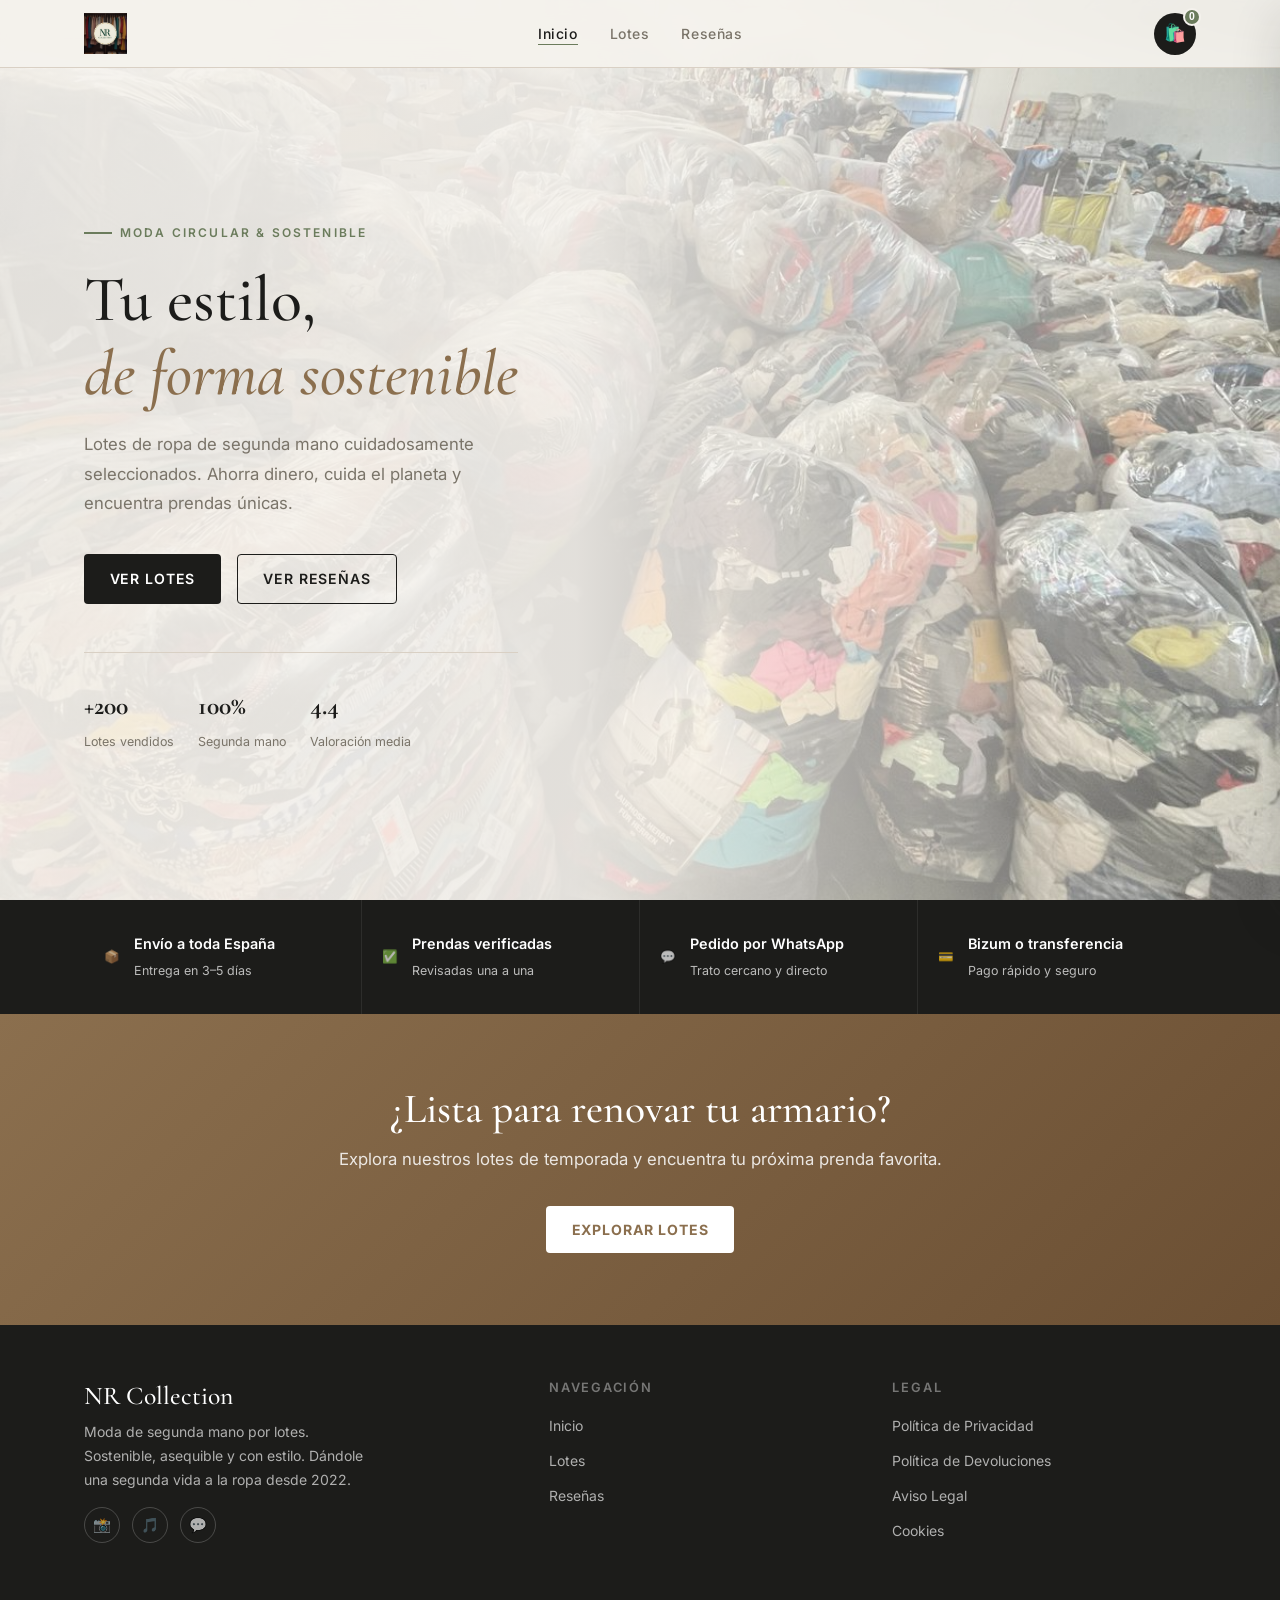
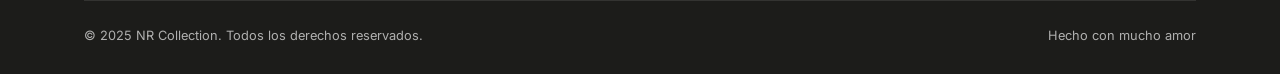
==== index.html @ 61526779 "Add files via upload" ====
<!DOCTYPE html>
<html lang="es">
<head>
  <meta charset="UTF-8" />
  <meta name="viewport" content="width=device-width, initial-scale=1.0"/>
  <title>NR Collection — Moda Circular en Lotes</title>
  <meta name="description" content="Tienda de ropa de segunda mano por lotes. Moda circular, sostenible y asequible."/>
  <link rel="preconnect" href="https://fonts.googleapis.com"/>
  <link rel="preconnect" href="https://fonts.gstatic.com" crossorigin/>
  <link href="https://fonts.googleapis.com/css2?family=Cormorant+Garamond:ital,wght@0,300;0,400;0,500;0,600;1,400&family=Inter:wght@400;500;600;700&display=swap" rel="stylesheet"/>
  <link rel="stylesheet" href="styles.css"/>
  <style>
    .hero {
      min-height: 100dvh;
      display: flex;
      align-items: center;
      position: relative;
      overflow: hidden;
      padding-top: var(--nav-h);
    }
    .hero-bg {
      position: absolute;
      inset: 0;
      background-image: url('./fondo.png');
      background-size: cover;
      background-position: center;
      z-index: 0;
    }
    .hero-bg::after {
      content: '';
      position: absolute;
      inset: 0;
      background: linear-gradient(to right, rgba(245,242,237,.92) 45%, rgba(245,242,237,.3) 100%);
    }
    .hero-content {
      position: relative;
      z-index: 1;
      max-width: 580px;
      padding: 80px 24px;
      margin-left: calc((100vw - 1160px) / 2);
    }
    @media (max-width: 1200px) { .hero-content { margin-left: 24px; } }

    .hero-eyebrow {
      display: inline-flex;
      align-items: center;
      gap: .5rem;
      font-size: .75rem;
      letter-spacing: .18em;
      text-transform: uppercase;
      color: var(--clr-olive);
      font-weight: 600;
      margin-bottom: 1.25rem;
    }
    .hero-eyebrow::before {
      content: '';
      display: block;
      width: 28px; height: 1.5px;
      background: var(--clr-olive);
    }
    .hero h1 { margin-bottom: 1.25rem; color: var(--clr-dark); }
    .hero h1 em { font-style: italic; color: var(--clr-earth); }
    .hero-sub {
      font-size: 1.05rem;
      color: var(--clr-muted);
      max-width: 420px;
      margin-bottom: 2.25rem;
      line-height: 1.75;
    }
    .hero-actions { display: flex; gap: 1rem; flex-wrap: wrap; }
    .hero-badges {
      display: flex;
      gap: 1.5rem;
      margin-top: 3rem;
      padding-top: 2rem;
      border-top: 1px solid var(--clr-border);
      flex-wrap: wrap;
    }
    .hero-badge strong { font-family: var(--ff-head); font-size: 1.6rem; color: var(--clr-dark); display: block; }
    .hero-badge span   { font-size: .78rem; color: var(--clr-muted); }

    .features {
      background: var(--clr-dark);
      color: rgba(255,255,255,.7);
    }
    .features-inner {
      max-width: 1160px;
      margin: 0 auto;
      padding: 0 24px;
      display: grid;
      grid-template-columns: repeat(4,1fr);
    }
    .feature-item {
      padding: 32px 20px;
      display: flex;
      align-items: center;
      gap: .9rem;
      border-right: 1px solid rgba(255,255,255,.08);
    }
    .feature-item:last-child { border-right: none; }
    .feature-icon { font-size: 1.5rem; flex-shrink: 0; }
    .feature-item strong { display: block; font-size: .9rem; color: #fff; font-weight: 600; }
    .feature-item span   { font-size: .78rem; }

    .cta-banner {
      background: linear-gradient(135deg, var(--clr-earth) 0%, #6b4f33 100%);
      color: #fff;
      padding: 72px 0;
      text-align: center;
    }
    .cta-banner h2 { font-size: clamp(1.8rem,3.5vw,2.6rem); margin-bottom: .75rem; }
    .cta-banner p  { font-size: 1.05rem; opacity: .85; margin-bottom: 2rem; }
    .btn-cta-white { background: #fff; color: var(--clr-earth); font-weight: 700; }
    .btn-cta-white:hover { background: var(--clr-bg); }

    @media (max-width: 768px) { .features-inner { grid-template-columns: 1fr 1fr; } }
    @media (max-width: 480px) {
      .features-inner { grid-template-columns: 1fr; }
      .feature-item { border-right: none; border-bottom: 1px solid rgba(255,255,255,.08); }
    }
  </style>
</head>
<body>

  <nav class="nav">
    <div class="nav-inner">
      <a href="index.html" class="nav-logo">
        <img src="./logo.png" alt="NR Collection" onerror="this.style.display='none';this.nextElementSibling.style.display='block'"/>
        <span class="nav-brand" style="display:none">NR Collection</span>
      </a>
      <ul class="nav-links" id="nav-links">
        <li><a href="index.html" class="active">Inicio</a></li>
        <li><a href="lotes.html">Lotes</a></li>
        <li><a href="resenas.html">Reseñas</a></li>
      </ul>
      <div class="nav-actions">
        <button class="cart-btn" onclick="toggleCart()" aria-label="Carrito">
          🛍️<span class="cart-count" id="cart-count">0</span>
        </button>
        <button class="hamburger" id="hamburger" onclick="toggleMobileMenu()">
          <span></span><span></span><span></span>
        </button>
      </div>
    </div>
  </nav>

  <main>
    <section class="hero">
      <div class="hero-bg"></div>
      <div class="hero-content">
        <div class="hero-eyebrow">Moda circular & sostenible</div>
        <h1>Tu estilo,<br><em>de forma sostenible</em></h1>
        <p class="hero-sub">
          Lotes de ropa de segunda mano cuidadosamente seleccionados.
          Ahorra dinero, cuida el planeta y encuentra prendas únicas.
        </p>
        <div class="hero-actions">
          <a href="lotes.html" class="btn btn-primary">Ver Lotes</a>
          <a href="resenas.html" class="btn btn-secondary">Ver Reseñas</a>
        </div>
        <div class="hero-badges">
          <div class="hero-badge"><strong>+200</strong><span>Lotes vendidos</span></div>
          <div class="hero-badge"><strong>100%</strong><span>Segunda mano</span></div>
          <div class="hero-badge"><strong>4.4</strong><span>Valoración media</span></div>
        </div>
      </div>
    </section>

    <section class="features">
      <div class="features-inner">
        <div class="feature-item">
          <span class="feature-icon">📦</span>
          <div><strong>Envío a toda España</strong><span>Entrega en 3–5 días</span></div>
        </div>
        <div class="feature-item">
          <span class="feature-icon">✅</span>
          <div><strong>Prendas verificadas</strong><span>Revisadas una a una</span></div>
        </div>
        <div class="feature-item">
          <span class="feature-icon">💬</span>
          <div><strong>Pedido por WhatsApp</strong><span>Trato cercano y directo</span></div>
        </div>
        <div class="feature-item">
          <span class="feature-icon">💳</span>
          <div><strong>Bizum o transferencia</strong><span>Pago rápido y seguro</span></div>
        </div>
      </div>
    </section>

    <section class="cta-banner">
      <div class="section-inner">
        <h2>¿Lista para renovar tu armario?</h2>
        <p>Explora nuestros lotes de temporada y encuentra tu próxima prenda favorita.</p>
        <a href="lotes.html" class="btn btn-cta-white btn">Explorar Lotes</a>
      </div>
    </section>
  </main>

  <footer class="footer">
    <div class="footer-inner">
      <div class="footer-grid">
        <div class="footer-brand">
          <h3>NR Collection</h3>
          <p>Moda de segunda mano por lotes. Sostenible, asequible y con estilo. Dándole una segunda vida a la ropa desde 2022.</p>
          <div class="footer-social">
            <a href="#" aria-label="Instagram">📸</a>
            <a href="#" aria-label="TikTok">🎵</a>
            <a href="#" aria-label="WhatsApp">💬</a>
          </div>
        </div>
        <div class="footer-col">
          <h4>Navegación</h4>
          <ul>
            <li><a href="index.html">Inicio</a></li>
            <li><a href="lotes.html">Lotes</a></li>
            <li><a href="resenas.html">Reseñas</a></li>
          </ul>
        </div>
        <div class="footer-col">
          <h4>Legal</h4>
          <ul>
            <li><a href="#">Política de Privacidad</a></li>
            <li><a href="#">Política de Devoluciones</a></li>
            <li><a href="#">Aviso Legal</a></li>
            <li><a href="#">Cookies</a></li>
          </ul>
        </div>
      </div>
      <div class="footer-bottom">
        <span>© 2025 NR Collection. Todos los derechos reservados.</span>
        <span>Hecho con mucho amor</span>
      </div>
    </div>
  </footer>

  <div class="cart-overlay" id="cart-overlay"></div>
  <aside class="cart-sidebar" id="cart-sidebar">
    <div class="cart-header">
      <h3>Tu Cesta</h3>
      <button class="cart-close" onclick="closeCart()">✕</button>
    </div>
    <div class="cart-items" id="cart-items"></div>
    <div class="cart-footer">
      <div class="cart-total-row">
        <span>Total</span>
        <span id="cart-total-amount">0.00 €</span>
      </div>
      <button class="btn btn-whatsapp" onclick="sendToWhatsApp()">Pedir por WhatsApp</button>
    </div>
  </aside>

  <script src="cart.js"></script>
</body>
</html>
---- styles.css ----
/* =============================================
   NR COLLECTION — styles.css
   Paleta: beige, tierra, blanco, negro, oliva
   ============================================= */

/* --- RESET & BASE --- */
*, *::before, *::after { box-sizing: border-box; margin: 0; padding: 0; }

:root {
  --clr-bg:        #F5F2ED;
  --clr-white:     #FFFFFF;
  --clr-beige:     #E8E0D5;
  --clr-sand:      #C9B99A;
  --clr-earth:     #8B6F4E;
  --clr-dark:      #1C1C1A;
  --clr-olive:     #6B7C5C;
  --clr-olive-lt:  #8FA07A;
  --clr-muted:     #7A7469;
  --clr-border:    #D9D0C4;

  --ff-head: 'Cormorant Garamond', Georgia, serif;
  --ff-body: 'Inter', system-ui, sans-serif;

  --radius-sm: 4px;
  --radius-md: 10px;
  --radius-lg: 18px;

  --shadow-sm: 0 2px 8px rgba(28,28,26,.07);
  --shadow-md: 0 6px 24px rgba(28,28,26,.10);
  --shadow-lg: 0 16px 48px rgba(28,28,26,.14);

  --nav-h: 68px;
  --transition: .25s ease;
}

html { scroll-behavior: smooth; font-size: 16px; }

body {
  font-family: var(--ff-body);
  background: var(--clr-bg);
  color: var(--clr-dark);
  line-height: 1.65;
  -webkit-font-smoothing: antialiased;
}

img { display: block; max-width: 100%; }
a  { text-decoration: none; color: inherit; }
ul { list-style: none; }

/* --- TIPOGRAFÍA --- */
h1,h2,h3,h4 { font-family: var(--ff-head); font-weight: 500; line-height: 1.15; }
h1 { font-size: clamp(2.4rem, 5vw, 4rem); }
h2 { font-size: clamp(1.8rem, 3.5vw, 2.8rem); }
h3 { font-size: 1.35rem; }

/* --- BOTONES --- */
.btn {
  display: inline-flex;
  align-items: center;
  gap: .5rem;
  padding: .75rem 1.6rem;
  border: none;
  border-radius: var(--radius-sm);
  font-family: var(--ff-body);
  font-size: .88rem;
  font-weight: 600;
  letter-spacing: .06em;
  text-transform: uppercase;
  cursor: pointer;
  transition: var(--transition);
}
.btn-primary {
  background: var(--clr-dark);
  color: var(--clr-white);
}
.btn-primary:hover { background: var(--clr-earth); transform: translateY(-1px); }

.btn-secondary {
  background: transparent;
  color: var(--clr-dark);
  border: 1.5px solid var(--clr-dark);
}
.btn-secondary:hover { background: var(--clr-dark); color: var(--clr-white); }

.btn-olive {
  background: var(--clr-olive);
  color: var(--clr-white);
}
.btn-olive:hover { background: var(--clr-olive-lt); transform: translateY(-1px); }

.btn-whatsapp {
  background: #25D366;
  color: #fff;
  width: 100%;
  justify-content: center;
  font-size: 1rem;
  padding: 1rem;
  border-radius: var(--radius-md);
}
.btn-whatsapp:hover { background: #1ebe5d; }

/* --- SECCIÓN GENÉRICA --- */
.section {
  padding: 80px 0;
}
.section-inner {
  max-width: 1160px;
  margin: 0 auto;
  padding: 0 24px;
}
.section-label {
  display: inline-block;
  font-family: var(--ff-body);
  font-size: .75rem;
  letter-spacing: .2em;
  text-transform: uppercase;
  color: var(--clr-olive);
  margin-bottom: .75rem;
}
.section-title {
  margin-bottom: 1rem;
}
.section-sub {
  color: var(--clr-muted);
  max-width: 520px;
}

/* =============================================
   NAVEGACIÓN
   ============================================= */
.nav {
  position: fixed;
  top: 0; left: 0; right: 0;
  height: var(--nav-h);
  background: rgba(245,242,237,.92);
  backdrop-filter: blur(12px);
  -webkit-backdrop-filter: blur(12px);
  border-bottom: 1px solid var(--clr-border);
  z-index: 900;
  display: flex;
  align-items: center;
}
.nav-inner {
  max-width: 1160px;
  margin: 0 auto;
  padding: 0 24px;
  width: 100%;
  display: flex;
  align-items: center;
  justify-content: space-between;
}
.nav-logo img {
  height: 42px;
  width: auto;
  object-fit: contain;
}
.nav-logo .nav-brand {
  font-family: var(--ff-head);
  font-size: 1.55rem;
  letter-spacing: .04em;
  color: var(--clr-dark);
}
.nav-links {
  display: flex;
  gap: 2rem;
}
.nav-links a {
  font-size: .875rem;
  font-weight: 500;
  letter-spacing: .04em;
  color: var(--clr-muted);
  position: relative;
  transition: color var(--transition);
}
.nav-links a::after {
  content: '';
  position: absolute;
  bottom: -3px; left: 0;
  width: 0; height: 1.5px;
  background: var(--clr-olive);
  transition: width var(--transition);
}
.nav-links a:hover,
.nav-links a.active { color: var(--clr-dark); }
.nav-links a:hover::after,
.nav-links a.active::after { width: 100%; }

.nav-actions {
  display: flex;
  align-items: center;
  gap: 1rem;
}
.cart-btn {
  position: relative;
  background: var(--clr-dark);
  color: var(--clr-white);
  border: none;
  border-radius: 50%;
  width: 42px; height: 42px;
  display: flex; align-items: center; justify-content: center;
  cursor: pointer;
  font-size: 1.1rem;
  transition: background var(--transition);
}
.cart-btn:hover { background: var(--clr-earth); }
.cart-count {
  position: absolute;
  top: -5px; right: -5px;
  background: var(--clr-olive);
  color: #fff;
  font-size: .65rem;
  font-weight: 700;
  width: 18px; height: 18px;
  border-radius: 50%;
  display: flex; align-items: center; justify-content: center;
  border: 2px solid var(--clr-bg);
}

/* Hamburger */
.hamburger {
  display: none;
  flex-direction: column;
  gap: 5px;
  background: none;
  border: none;
  cursor: pointer;
  padding: 4px;
}
.hamburger span {
  display: block;
  width: 22px; height: 2px;
  background: var(--clr-dark);
  border-radius: 2px;
  transition: var(--transition);
}
.hamburger.open span:nth-child(1) { transform: translateY(7px) rotate(45deg); }
.hamburger.open span:nth-child(2) { opacity: 0; }
.hamburger.open span:nth-child(3) { transform: translateY(-7px) rotate(-45deg); }

/* Mobile nav */
@media (max-width: 768px) {
  .hamburger { display: flex; }
  .nav-links {
    position: fixed;
    top: var(--nav-h); left: 0; right: 0;
    background: var(--clr-white);
    flex-direction: column;
    gap: 0;
    padding: 0;
    max-height: 0;
    overflow: hidden;
    transition: max-height .35s ease, padding .35s ease;
    border-bottom: 1px solid var(--clr-border);
    box-shadow: var(--shadow-md);
  }
  .nav-links.open {
    max-height: 320px;
    padding: 12px 0;
  }
  .nav-links a {
    display: block;
    padding: 12px 28px;
    font-size: 1rem;
  }
  .nav-links a::after { display: none; }
}

/* =============================================
   CART SIDEBAR
   ============================================= */
.cart-overlay {
  position: fixed;
  inset: 0;
  background: rgba(28,28,26,.45);
  z-index: 950;
  opacity: 0;
  pointer-events: none;
  transition: opacity var(--transition);
}
.cart-overlay.show { opacity: 1; pointer-events: all; }

.cart-sidebar {
  position: fixed;
  top: 0; right: -420px;
  width: min(420px, 100vw);
  height: 100dvh;
  background: var(--clr-white);
  z-index: 1000;
  display: flex;
  flex-direction: column;
  transition: right .35s cubic-bezier(.4,0,.2,1);
  box-shadow: var(--shadow-lg);
}
.cart-sidebar.open { right: 0; }

.cart-header {
  display: flex;
  align-items: center;
  justify-content: space-between;
  padding: 1.5rem 1.5rem 1rem;
  border-bottom: 1px solid var(--clr-border);
}
.cart-header h3 {
  font-family: var(--ff-head);
  font-size: 1.5rem;
  font-weight: 600;
}
.cart-close {
  background: none;
  border: none;
  font-size: 1.4rem;
  cursor: pointer;
  color: var(--clr-muted);
  line-height: 1;
  padding: 4px;
  border-radius: var(--radius-sm);
  transition: color var(--transition);
}
.cart-close:hover { color: var(--clr-dark); }

.cart-items {
  flex: 1;
  overflow-y: auto;
  padding: 1rem 1.5rem;
}
.cart-item {
  display: flex;
  align-items: center;
  gap: 1rem;
  padding: 1rem 0;
  border-bottom: 1px solid var(--clr-border);
}
.cart-item:last-child { border-bottom: none; }
.cart-item-img {
  width: 64px; height: 64px;
  border-radius: var(--radius-sm);
  object-fit: cover;
  background: var(--clr-beige);
  flex-shrink: 0;
}
.cart-item-info { flex: 1; }
.cart-item-info h4 {
  font-family: var(--ff-head);
  font-size: 1.05rem;
  font-weight: 500;
}
.cart-item-info .item-size {
  font-size: .8rem;
  color: var(--clr-muted);
  margin-top: .15rem;
}
.cart-item-price {
  font-weight: 700;
  font-size: .95rem;
  white-space: nowrap;
}
.qty-controls {
  display: flex;
  align-items: center;
  gap: .4rem;
  margin-top: .5rem;
}
.qty-controls button {
  width: 24px; height: 24px;
  border: 1.5px solid var(--clr-border);
  background: none;
  border-radius: 50%;
  font-size: .85rem;
  cursor: pointer;
  display: flex; align-items: center; justify-content: center;
  transition: var(--transition);
}
.qty-controls button:hover { background: var(--clr-dark); color: #fff; border-color: var(--clr-dark); }
.qty-controls span { font-size: .9rem; font-weight: 600; min-width: 18px; text-align: center; }

.cart-empty-msg {
  text-align: center;
  color: var(--clr-muted);
  margin-top: 3rem;
  font-size: .95rem;
}
.cart-empty-msg .empty-icon { font-size: 2.5rem; margin-bottom: .75rem; }

.cart-footer {
  padding: 1rem 1.5rem 1.5rem;
  border-top: 1px solid var(--clr-border);
}
.cart-total-row {
  display: flex;
  justify-content: space-between;
  align-items: center;
  font-size: 1.05rem;
  font-weight: 700;
  margin-bottom: 1rem;
}

/* Cart bounce animation */
@keyframes cartBounce {
  0%   { transform: scale(1); }
  30%  { transform: scale(1.28); }
  60%  { transform: scale(.9); }
  100% { transform: scale(1); }
}
.cart-bounce { animation: cartBounce .4s ease; }

/* =============================================
   FOOTER
   ============================================= */
.footer {
  background: var(--clr-dark);
  color: rgba(255,255,255,.65);
  padding: 56px 0 28px;
}
.footer-inner {
  max-width: 1160px;
  margin: 0 auto;
  padding: 0 24px;
}
.footer-grid {
  display: grid;
  grid-template-columns: 1.4fr 1fr 1fr;
  gap: 2.5rem;
  margin-bottom: 3rem;
}
.footer-brand h3 {
  font-family: var(--ff-head);
  font-size: 1.6rem;
  color: #fff;
  margin-bottom: .6rem;
}
.footer-brand p { font-size: .875rem; line-height: 1.7; max-width: 280px; }

.footer-col h4 {
  font-size: .8rem;
  letter-spacing: .14em;
  text-transform: uppercase;
  color: rgba(255,255,255,.4);
  margin-bottom: 1rem;
  font-family: var(--ff-body);
  font-weight: 600;
}
.footer-col ul li { margin-bottom: .55rem; }
.footer-col a {
  font-size: .875rem;
  transition: color var(--transition);
}
.footer-col a:hover { color: #fff; }

.footer-social {
  display: flex;
  gap: .75rem;
  margin-top: 1rem;
}
.footer-social a {
  width: 36px; height: 36px;
  border-radius: 50%;
  border: 1px solid rgba(255,255,255,.2);
  display: flex; align-items: center; justify-content: center;
  font-size: .9rem;
  transition: var(--transition);
}
.footer-social a:hover {
  background: var(--clr-olive);
  border-color: var(--clr-olive);
  color: #fff;
}

.footer-bottom {
  padding-top: 1.5rem;
  border-top: 1px solid rgba(255,255,255,.1);
  display: flex;
  align-items: center;
  justify-content: space-between;
  flex-wrap: wrap;
  gap: .5rem;
  font-size: .8rem;
}
.footer-bottom a:hover { color: #fff; }

@media (max-width: 768px) {
  .footer-grid {
    grid-template-columns: 1fr 1fr;
  }
  .footer-brand { grid-column: 1/-1; }
}
@media (max-width: 480px) {
  .footer-grid { grid-template-columns: 1fr; }
}

/* =============================================
   PÁGINA ACTIVA EN NAV
   ============================================= */
.page-offset { padding-top: var(--nav-h); }
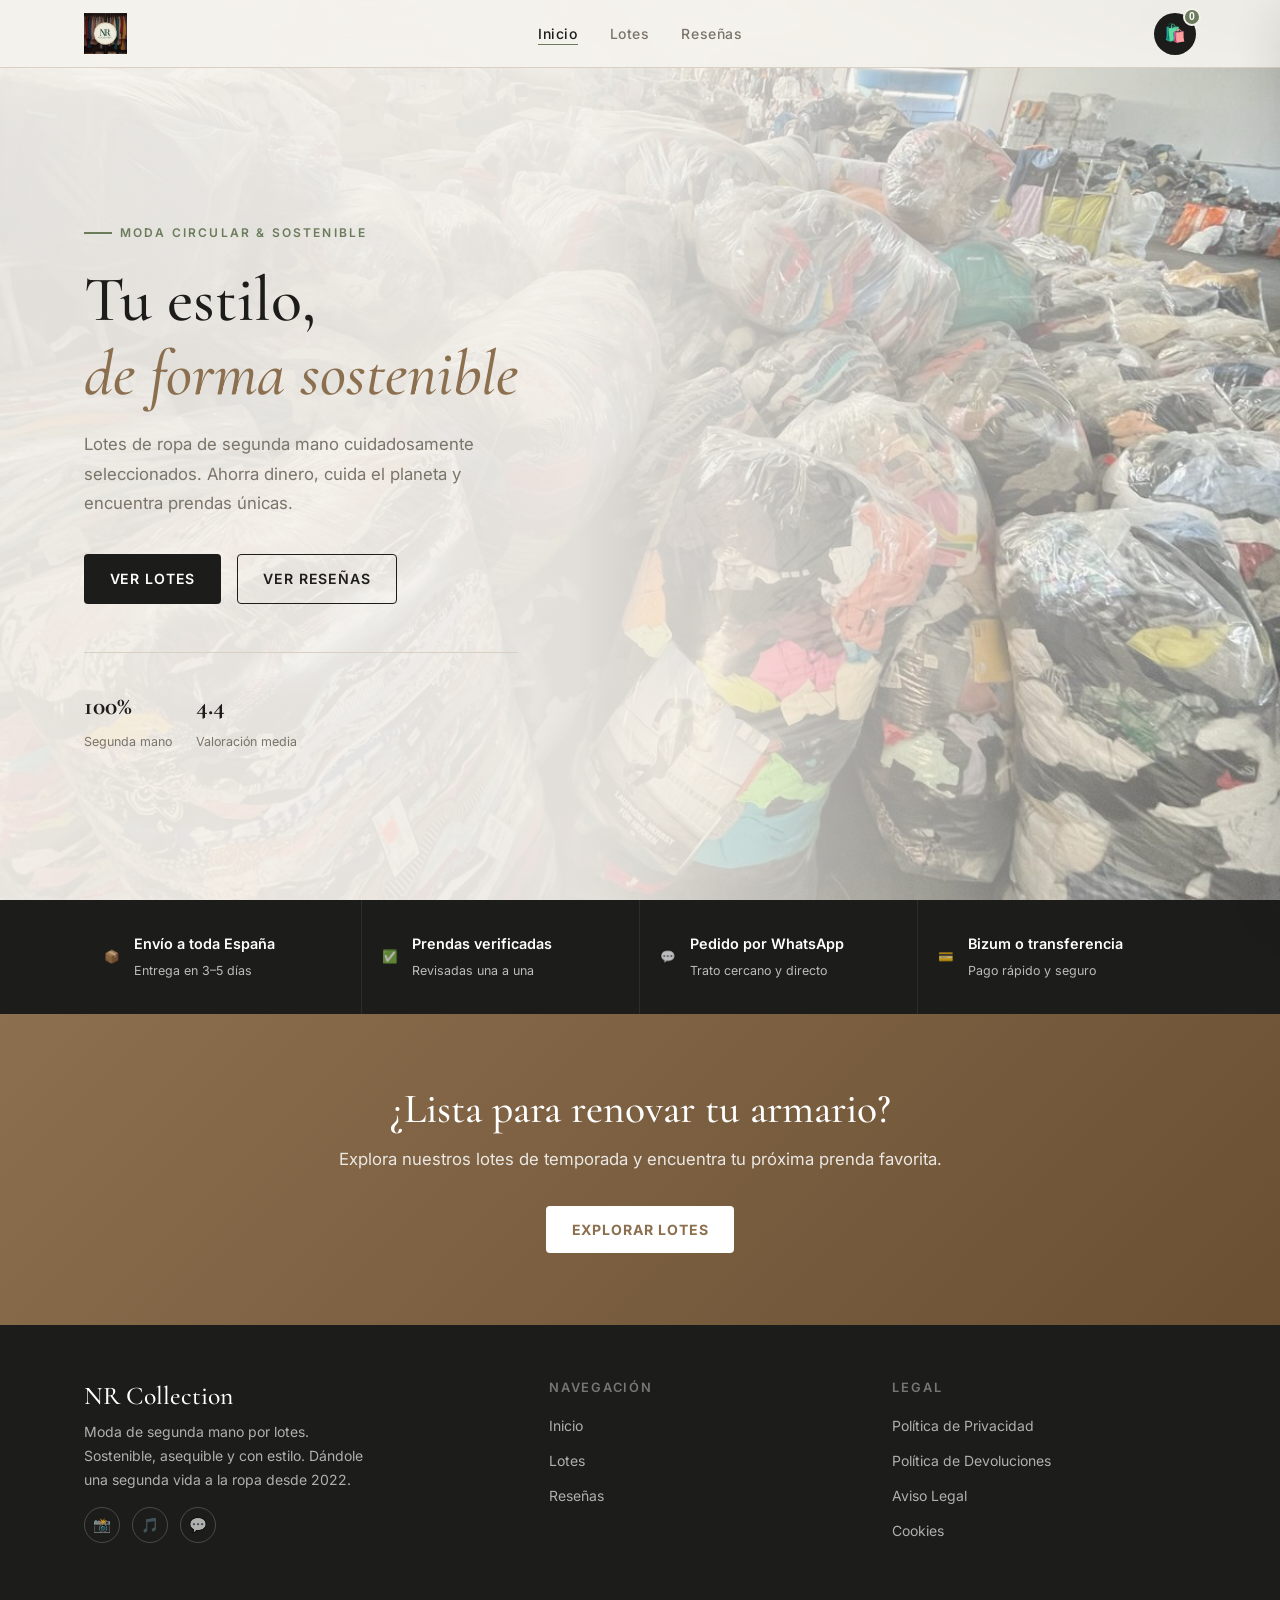
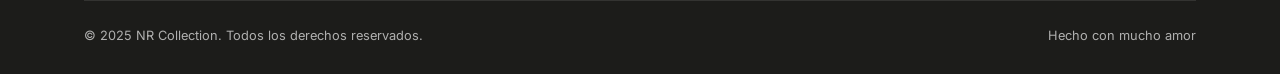
==== commit 8854e950: "cambios" ====
--- a/index.html
+++ b/index.html
@@ -159,7 +159,6 @@
           <a href="resenas.html" class="btn btn-secondary">Ver Reseñas</a>
         </div>
         <div class="hero-badges">
-          <div class="hero-badge"><strong>+200</strong><span>Lotes vendidos</span></div>
           <div class="hero-badge"><strong>100%</strong><span>Segunda mano</span></div>
           <div class="hero-badge"><strong>4.4</strong><span>Valoración media</span></div>
         </div>
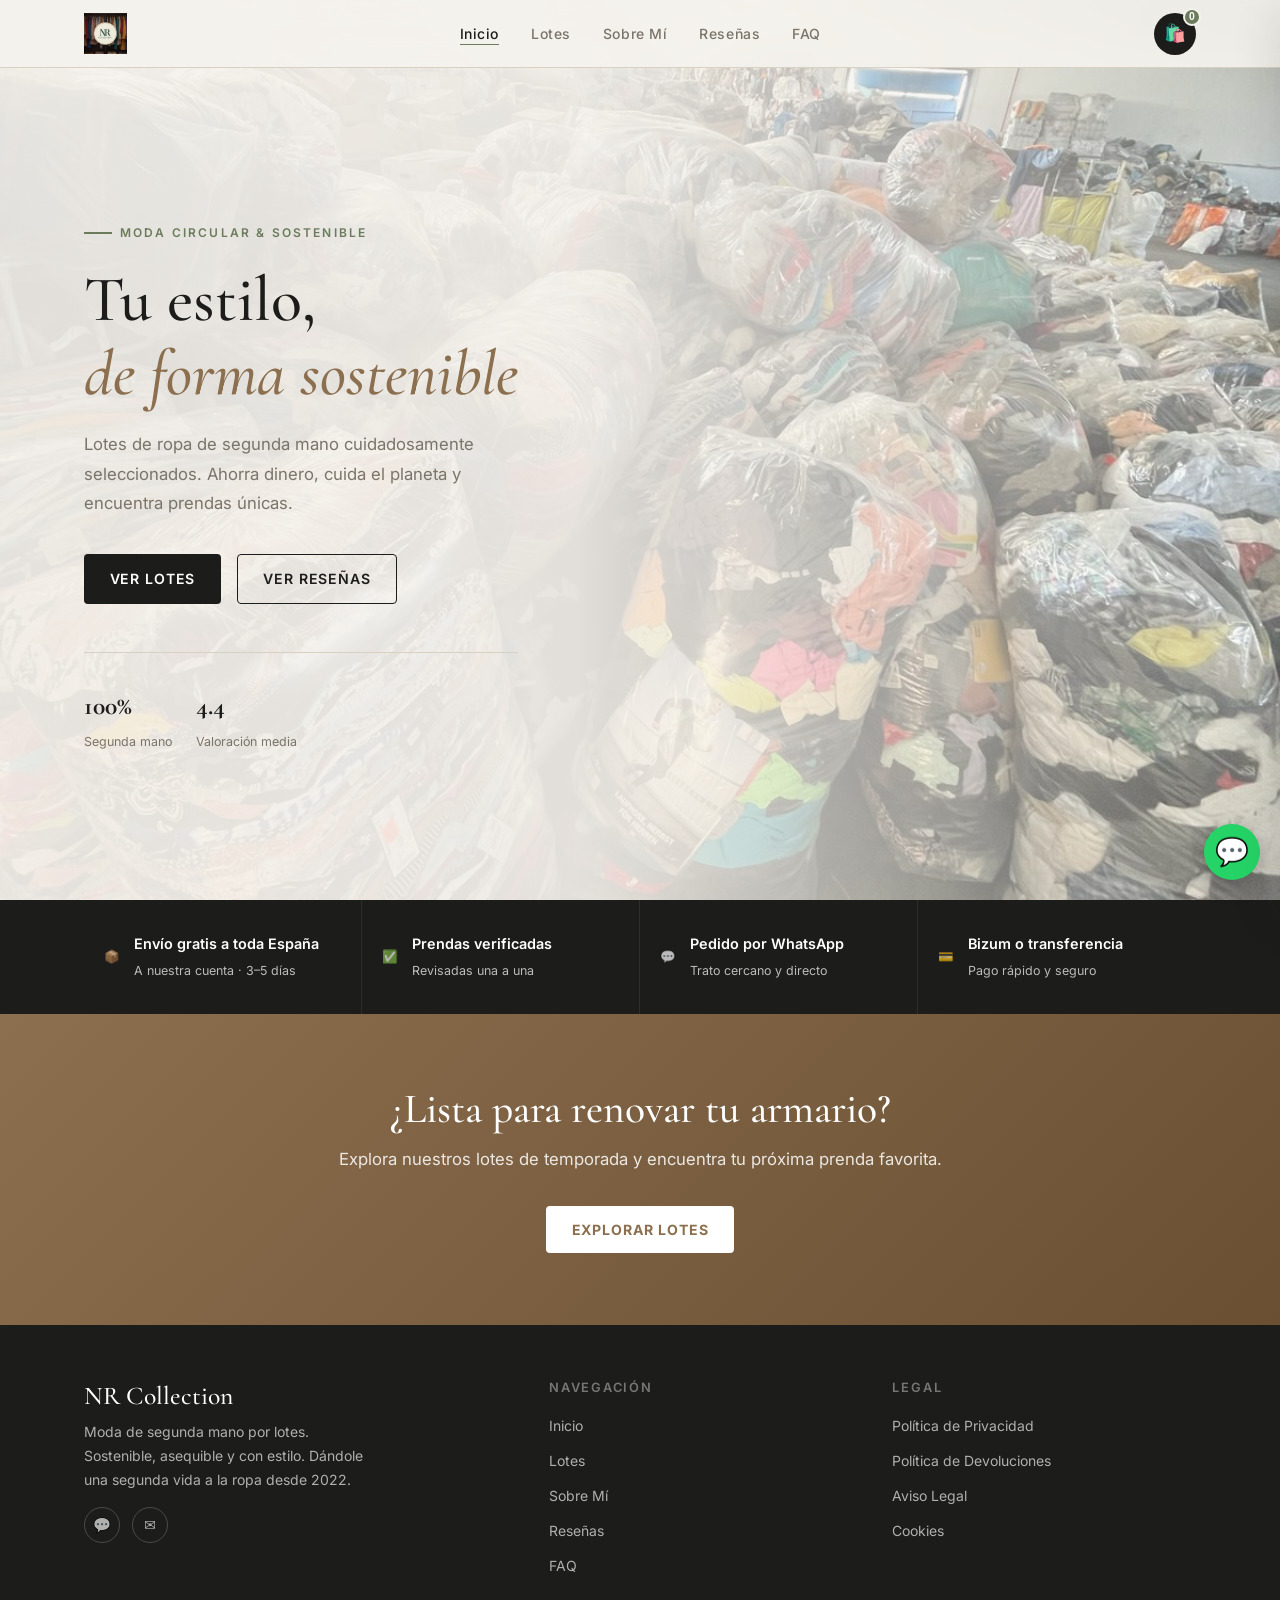
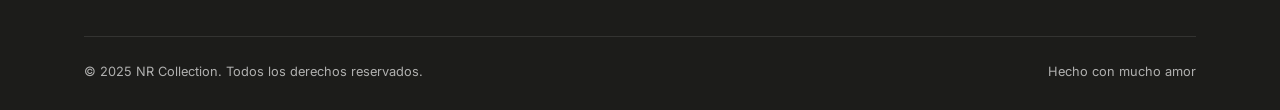
==== commit 5eb7c2ca: "Add files via upload" ====
--- a/index.html
+++ b/index.html
@@ -4,7 +4,13 @@
   <meta charset="UTF-8" />
   <meta name="viewport" content="width=device-width, initial-scale=1.0"/>
   <title>NR Collection — Moda Circular en Lotes</title>
-  <meta name="description" content="Tienda de ropa de segunda mano por lotes. Moda circular, sostenible y asequible."/>
+  <meta name="description" content="Tienda de ropa de segunda mano por lotes. Moda circular, sostenible y asequible. Envío gratis a toda España."/>
+  <link rel="icon" type="image/png" href="logo.png"/>
+  <meta property="og:type" content="website"/>
+  <meta property="og:title" content="NR Collection — Moda Circular en Lotes"/>
+  <meta property="og:description" content="Lotes de ropa de segunda mano seleccionados a mano. Garantía 85% grado A y envío gratis a toda España."/>
+  <meta property="og:image" content="logo.png"/>
+  <meta name="twitter:card" content="summary_large_image"/>
   <link rel="preconnect" href="https://fonts.googleapis.com"/>
   <link rel="preconnect" href="https://fonts.gstatic.com" crossorigin/>
   <link href="https://fonts.googleapis.com/css2?family=Cormorant+Garamond:ital,wght@0,300;0,400;0,500;0,600;1,400&family=Inter:wght@400;500;600;700&display=swap" rel="stylesheet"/>
@@ -131,7 +137,9 @@
       <ul class="nav-links" id="nav-links">
         <li><a href="index.html" class="active">Inicio</a></li>
         <li><a href="lotes.html">Lotes</a></li>
+        <li><a href="sobre-mi.html">Sobre Mí</a></li>
         <li><a href="resenas.html">Reseñas</a></li>
+        <li><a href="faq.html">FAQ</a></li>
       </ul>
       <div class="nav-actions">
         <button class="cart-btn" onclick="toggleCart()" aria-label="Carrito">
@@ -169,7 +177,7 @@
       <div class="features-inner">
         <div class="feature-item">
           <span class="feature-icon">📦</span>
-          <div><strong>Envío a toda España</strong><span>Entrega en 3–5 días</span></div>
+          <div><strong>Envío gratis a toda España</strong><span>A nuestra cuenta · 3–5 días</span></div>
         </div>
         <div class="feature-item">
           <span class="feature-icon">✅</span>
@@ -202,9 +210,8 @@
           <h3>NR Collection</h3>
           <p>Moda de segunda mano por lotes. Sostenible, asequible y con estilo. Dándole una segunda vida a la ropa desde 2022.</p>
           <div class="footer-social">
-            <a href="#" aria-label="Instagram">📸</a>
-            <a href="#" aria-label="TikTok">🎵</a>
-            <a href="#" aria-label="WhatsApp">💬</a>
+            <a href="https://wa.me/34644219118" target="_blank" rel="noopener" aria-label="WhatsApp">💬</a>
+            <a href="mailto:nrvintagecollection@gmail.com" aria-label="Correo">✉️</a>
           </div>
         </div>
         <div class="footer-col">
@@ -212,16 +219,18 @@
           <ul>
             <li><a href="index.html">Inicio</a></li>
             <li><a href="lotes.html">Lotes</a></li>
+            <li><a href="sobre-mi.html">Sobre Mí</a></li>
             <li><a href="resenas.html">Reseñas</a></li>
+            <li><a href="faq.html">FAQ</a></li>
           </ul>
         </div>
         <div class="footer-col">
           <h4>Legal</h4>
           <ul>
-            <li><a href="#">Política de Privacidad</a></li>
-            <li><a href="#">Política de Devoluciones</a></li>
-            <li><a href="#">Aviso Legal</a></li>
-            <li><a href="#">Cookies</a></li>
+            <li><a href="privacidad.html">Política de Privacidad</a></li>
+            <li><a href="devoluciones.html">Política de Devoluciones</a></li>
+            <li><a href="aviso-legal.html">Aviso Legal</a></li>
+            <li><a href="cookies.html">Cookies</a></li>
           </ul>
         </div>
       </div>
--- a/styles.css
+++ b/styles.css
@@ -393,6 +393,16 @@
   font-weight: 700;
   margin-bottom: 1rem;
 }
+.cart-shipping-note {
+  background: #e8f5e9;
+  color: #2e7d32;
+  font-size: .82rem;
+  font-weight: 600;
+  text-align: center;
+  padding: .55rem;
+  border-radius: var(--radius-sm);
+  margin-bottom: .85rem;
+}
 
 /* Cart bounce animation */
 @keyframes cartBounce {
@@ -491,3 +501,117 @@
    PÁGINA ACTIVA EN NAV
    ============================================= */
 .page-offset { padding-top: var(--nav-h); }
+
+/* =============================================
+   PÁGINAS LEGALES
+   ============================================= */
+.legal-hero {
+  background: linear-gradient(135deg, var(--clr-beige) 0%, var(--clr-bg) 100%);
+  padding: calc(var(--nav-h) + 56px) 0 56px;
+  text-align: center;
+}
+.legal-hero p {
+  color: var(--clr-muted);
+  margin: .75rem auto 0;
+  max-width: 540px;
+}
+.legal-updated {
+  display: inline-block;
+  margin-top: 1rem;
+  font-size: .75rem;
+  letter-spacing: .08em;
+  text-transform: uppercase;
+  color: var(--clr-olive);
+  font-weight: 600;
+}
+
+.legal-body { padding: 64px 0 80px; }
+.legal-wrap {
+  max-width: 820px;
+  margin: 0 auto;
+  padding: 0 24px;
+}
+.legal-wrap h2 {
+  font-size: 1.6rem;
+  color: var(--clr-dark);
+  margin: 2.5rem 0 .85rem;
+}
+.legal-wrap h2:first-child { margin-top: 0; }
+.legal-wrap h3 {
+  font-size: 1.15rem;
+  color: var(--clr-dark);
+  margin: 1.75rem 0 .6rem;
+}
+.legal-wrap p,
+.legal-wrap li {
+  color: var(--clr-muted);
+  font-size: .95rem;
+  line-height: 1.8;
+}
+.legal-wrap p { margin-bottom: 1rem; }
+.legal-wrap ul,
+.legal-wrap ol {
+  margin: 0 0 1.25rem 1.25rem;
+  padding-left: .5rem;
+}
+.legal-wrap ul li { list-style: disc; margin-bottom: .5rem; }
+.legal-wrap ol li { list-style: decimal; margin-bottom: .5rem; }
+.legal-wrap a {
+  color: var(--clr-earth);
+  text-decoration: underline;
+  text-underline-offset: 3px;
+}
+.legal-wrap a:hover { color: var(--clr-olive); }
+.legal-wrap strong { color: var(--clr-dark); }
+
+.legal-callout {
+  background: var(--clr-white);
+  border: 1px solid var(--clr-border);
+  border-left: 4px solid var(--clr-olive);
+  border-radius: var(--radius-md);
+  padding: 1.25rem 1.5rem;
+  margin: 1.5rem 0 2rem;
+  box-shadow: var(--shadow-sm);
+}
+.legal-callout p { margin-bottom: 0; }
+
+.legal-contact-table {
+  width: 100%;
+  border-collapse: collapse;
+  margin: 1rem 0 2rem;
+  font-size: .92rem;
+}
+.legal-contact-table th,
+.legal-contact-table td {
+  text-align: left;
+  padding: .75rem 1rem;
+  border-bottom: 1px solid var(--clr-border);
+  vertical-align: top;
+}
+.legal-contact-table th {
+  width: 38%;
+  color: var(--clr-dark);
+  font-weight: 600;
+  font-family: var(--ff-body);
+}
+.legal-contact-table td { color: var(--clr-muted); }
+
+/* =============================================
+   BOTÓN FLOTANTE WHATSAPP
+   ============================================= */
+.wa-float {
+  position: fixed;
+  bottom: 20px; right: 20px;
+  width: 56px; height: 56px;
+  border-radius: 50%;
+  background: #25D366;
+  color: #fff;
+  display: flex;
+  align-items: center;
+  justify-content: center;
+  font-size: 1.7rem;
+  box-shadow: 0 6px 20px rgba(0,0,0,.25);
+  z-index: 940;
+  transition: transform var(--transition), box-shadow var(--transition);
+}
+.wa-float:hover { transform: scale(1.08); box-shadow: 0 8px 26px rgba(0,0,0,.32); }
